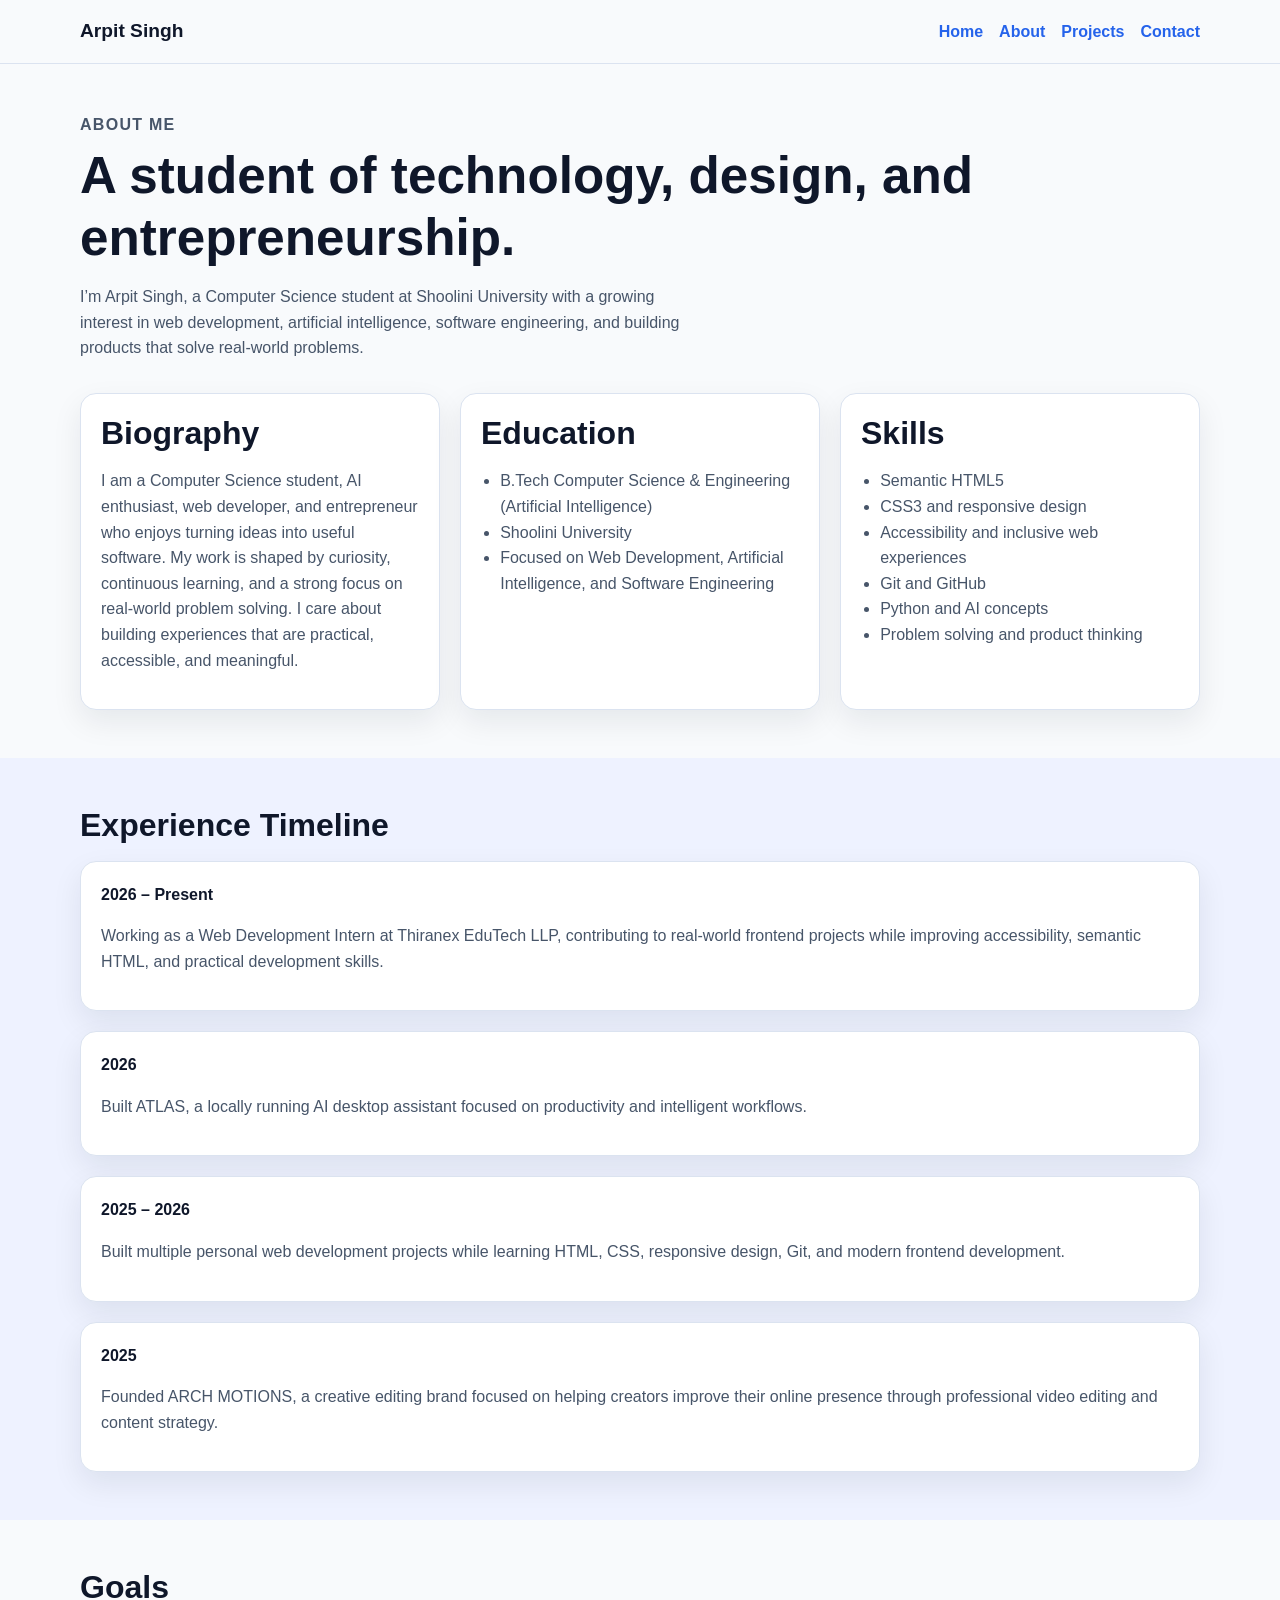
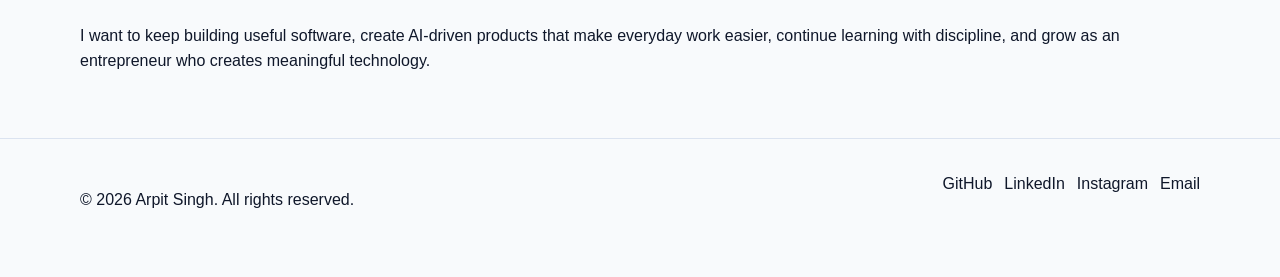
==== about.html @ fd63c963 "Move project to repository root" ====
<!DOCTYPE html>
<html lang="en">
  <head>
    <meta charset="UTF-8" />
    <meta name="viewport" content="width=device-width, initial-scale=1.0" />
    <meta name="description" content="About Arpit Singh, a Computer Science student focused on AI, web development, software engineering, and entrepreneurship." />
    <meta name="keywords" content="Arpit Singh, about, biography, AI, web development, Shoolini University" />
    <meta name="author" content="Arpit Singh" />
    <meta property="og:title" content="About Arpit Singh" />
    <meta property="og:description" content="Learn more about Arpit Singh’s journey, education, skills, and goals." />
    <meta property="og:type" content="website" />
    <!-- TODO: Replace with your final GitHub Pages URL. -->
    <meta property="og:url" content="#" />
    <meta name="twitter:card" content="summary" />
    <meta name="twitter:title" content="About Arpit Singh" />
    <meta name="twitter:description" content="Biography and experience of Arpit Singh." />
    <meta property="og:image" content="images/portfolio-preview.svg" />
    <meta name="twitter:image" content="images/portfolio-preview.svg" />
    <meta name="robots" content="index,follow" />
    <meta name="theme-color" content="#2563eb" />
    <!-- TODO: Replace with your final GitHub Pages URL. -->
    <link rel="canonical" href="#" />
    <link rel="icon" href="data:image/svg+xml,%3Csvg xmlns='http://www.w3.org/2000/svg' viewBox='0 0 64 64'%3E%3Crect width='64' height='64' rx='12' fill='%230f172a'/%3E%3Cpath d='M20 18h24v8H20zM20 30h14v8H20zM20 42h20v8H20z' fill='%23ffffff'/%3E%3C/svg%3E" />
    <title>About | Arpit Singh</title>
    <link rel="stylesheet" href="css/style.css" />
  </head>
  <body>
    <a class="skip-link" href="#main-content">Skip to content</a>

    <header class="site-header">
      <div class="container">
        <a class="brand" href="index.html" aria-label="Arpit Singh home">Arpit Singh</a>
        <nav aria-label="Primary Navigation">
          <ul class="nav-list">
            <li><a href="index.html">Home</a></li>
            <li><a href="about.html" aria-current="page">About</a></li>
            <li><a href="projects.html">Projects</a></li>
            <li><a href="contact.html">Contact</a></li>
          </ul>
        </nav>
      </div>
    </header>

    <main id="main-content" tabindex="-1">
      <section class="section" aria-labelledby="about-title" aria-describedby="about-intro">
        <div class="container">
          <div class="page-intro">
            <p class="eyebrow">About Me</p>
            <h1 id="about-title">A student of technology, design, and entrepreneurship.</h1>
            <p id="about-intro">
              I’m Arpit Singh, a Computer Science student at Shoolini University with a growing interest in web development,
              artificial intelligence, software engineering, and building products that solve real-world problems.
            </p>
          </div>

          <div class="about-grid">
            <article class="about-card" aria-labelledby="bio-title">
              <h2 id="bio-title">Biography</h2>
              <p>
                I am a Computer Science student, AI enthusiast, web developer, and entrepreneur who enjoys turning ideas into useful software.
                My work is shaped by curiosity, continuous learning, and a strong focus on real-world problem solving.
                I care about building experiences that are practical, accessible, and meaningful.
              </p>
            </article>

            <article class="about-card" aria-labelledby="education-title">
              <h2 id="education-title">Education</h2>
              <ul class="info-list">
                <li>B.Tech Computer Science &amp; Engineering (Artificial Intelligence)</li>
                <li>Shoolini University</li>
                <li>Focused on Web Development, Artificial Intelligence, and Software Engineering</li>
              </ul>
            </article>

            <article class="about-card" aria-labelledby="skills-title">
              <h2 id="skills-title">Skills</h2>
              <ul class="info-list">
                <li>Semantic HTML5</li>
                <li>CSS3 and responsive design</li>
                <li>Accessibility and inclusive web experiences</li>
                <li>Git and GitHub</li>
                <li>Python and AI concepts</li>
                <li>Problem solving and product thinking</li>
              </ul>
            </article>
          </div>
        </div>
      </section>

      <section class="section alt-section" aria-labelledby="timeline-title">
        <div class="container">
          <h2 id="timeline-title">Experience Timeline</h2>
          <div class="timeline-list">
            <article class="timeline-item">
              <strong><time datetime="2026">2026</time> – Present</strong>
              <p>Working as a Web Development Intern at Thiranex EduTech LLP, contributing to real-world frontend projects while improving accessibility, semantic HTML, and practical development skills.</p>
            </article>
            <article class="timeline-item">
              <strong><time datetime="2026">2026</time></strong>
              <p>Built ATLAS, a locally running AI desktop assistant focused on productivity and intelligent workflows.</p>
            </article>
            <article class="timeline-item">
              <strong><time datetime="2025">2025</time> – <time datetime="2026">2026</time></strong>
              <p>Built multiple personal web development projects while learning HTML, CSS, responsive design, Git, and modern frontend development.</p>
            </article>
            <article class="timeline-item">
              <strong><time datetime="2025">2025</time></strong>
              <p>Founded ARCH MOTIONS, a creative editing brand focused on helping creators improve their online presence through professional video editing and content strategy.</p>
            </article>
          </div>
        </div>
      </section>

      <section class="section" aria-labelledby="goals-title">
        <div class="container">
          <h2 id="goals-title">Goals</h2>
          <p>
            I want to keep building useful software, create AI-driven products that make everyday work easier, continue learning with discipline, and grow as an entrepreneur who creates meaningful technology.
          </p>
        </div>
      </section>
    </main>

    <footer class="site-footer">
      <div class="container footer-content">
        <p>© <time datetime="2026">2026</time> Arpit Singh. All rights reserved.</p>
        <nav aria-label="Social links">
          <ul class="footer-links">
            <li><!-- TODO: Insert your GitHub profile link. --><span>GitHub</span></li>
            <li><!-- TODO: Insert your LinkedIn profile link. --><span>LinkedIn</span></li>
            <li><!-- TODO: Insert your Instagram profile link. --><span>Instagram</span></li>
            <li><!-- TODO: Insert your real email address. --><span>Email</span></li>
          </ul>
        </nav>
      </div>
    </footer>
  </body>
</html>
---- css/style.css ----
:root {
  --color-bg: #f8fafc;
  --color-surface: #ffffff;
  --color-text: #0f172a;
  --color-muted: #475569;
  --color-primary: #2563eb;
  --color-primary-dark: #1d4ed8;
  --color-border: #dbe3f0;
  --shadow: 0 12px 30px rgba(15, 23, 42, 0.08);
  --radius: 16px;
  --max-width: 1120px;
}

* {
  box-sizing: border-box;
}

html {
  scroll-behavior: smooth;
}

body {
  margin: 0;
  font-family: Arial, Helvetica, sans-serif;
  line-height: 1.6;
  color: var(--color-text);
  background: var(--color-bg);
}

a {
  color: var(--color-primary);
  text-decoration: none;
}

a:hover,
a:focus-visible {
  color: var(--color-primary-dark);
}

img {
  max-width: 100%;
  height: auto;
  display: block;
}

.skip-link {
  position: absolute;
  left: -9999px;
  top: 0;
  background: var(--color-text);
  color: #fff;
  padding: 0.75rem 1rem;
  z-index: 1000;
}

.skip-link:focus {
  left: 1rem;
  top: 1rem;
}

:focus-visible {
  outline: 3px solid var(--color-primary);
  outline-offset: 3px;
}

.container {
  width: min(100% - 2rem, var(--max-width));
  margin: 0 auto;
}

.site-header {
  position: sticky;
  top: 0;
  z-index: 100;
  background: rgba(248, 250, 252, 0.95);
  backdrop-filter: blur(8px);
  border-bottom: 1px solid var(--color-border);
}

.site-header .container {
  display: flex;
  align-items: center;
  justify-content: space-between;
  padding: 1rem 0;
}

.brand {
  font-size: 1.2rem;
  font-weight: 700;
  color: var(--color-text);
}

.nav-list {
  display: flex;
  flex-wrap: wrap;
  gap: 1rem;
  list-style: none;
  padding: 0;
  margin: 0;
}

.nav-list a {
  font-weight: 600;
}

.hero {
  padding: 4rem 0 3rem;
}

.hero-grid {
  display: grid;
  gap: 2rem;
  align-items: center;
}

.eyebrow {
  margin: 0 0 0.5rem;
  font-weight: 700;
  letter-spacing: 0.08em;
  text-transform: uppercase;
  color: var(--color-primary);
}

h1,
h2,
h3 {
  line-height: 1.2;
}

h1 {
  font-size: clamp(2rem, 4vw, 3.2rem);
  margin: 0 0 1rem;
}

h2 {
  font-size: clamp(1.5rem, 3vw, 2rem);
  margin: 0 0 1rem;
}

h3 {
  margin-bottom: 0.5rem;
}

.lead {
  font-size: 1.05rem;
  color: var(--color-muted);
  max-width: 65ch;
}

.hero-actions,
.section-cta,
.footer-links {
  display: flex;
  flex-wrap: wrap;
  gap: 0.75rem;
  align-items: center;
}

.button {
  display: inline-block;
  padding: 0.8rem 1.2rem;
  border-radius: 999px;
  font-weight: 700;
  transition: background-color 0.2s ease;
}

.button-primary {
  background: var(--color-primary);
  color: #fff;
}

.button-primary:hover,
.button-primary:focus-visible {
  background: var(--color-primary-dark);
  color: #fff;
}

.button-secondary {
  border: 1px solid var(--color-border);
  color: var(--color-text);
  background: var(--color-surface);
}

.hero-figure,
.card,
.cta-box,
.timeline-item,
.contact-card,
.project-card,
.about-card {
  background: var(--color-surface);
  border: 1px solid var(--color-border);
  border-radius: var(--radius);
  box-shadow: var(--shadow);
}

.hero-figure {
  padding: 1rem;
}

.hero-figure figcaption {
  margin-top: 0.75rem;
  color: var(--color-muted);
}

.section {
  padding: 3rem 0;
}

.alt-section {
  background: #eef2ff;
}

.card-grid,
.timeline-list,
.project-grid,
.about-grid,
.form-grid {
  display: grid;
  gap: 1.25rem;
}

.card,
.project-card,
.about-card,
.timeline-item,
.contact-card {
  padding: 1.25rem;
}

.card p,
.project-card p,
.about-card p,
.timeline-item p,
.contact-card p {
  color: var(--color-muted);
}

.cta-box {
  display: flex;
  flex-wrap: wrap;
  justify-content: space-between;
  align-items: center;
  gap: 1rem;
  padding: 1.5rem;
}

.site-footer {
  padding: 2rem 0 3rem;
  border-top: 1px solid var(--color-border);
}

.footer-content {
  display: flex;
  flex-wrap: wrap;
  justify-content: space-between;
  gap: 1rem;
}

.footer-links {
  list-style: none;
  padding: 0;
  margin: 0;
}

.page-intro {
  margin-bottom: 2rem;
}

.page-intro p {
  max-width: 70ch;
  color: var(--color-muted);
}

.info-list {
  padding-left: 1.2rem;
  color: var(--color-muted);
}

.timeline-list {
  margin-top: 1rem;
}

.timeline-item strong {
  display: block;
  margin-bottom: 0.35rem;
}

.project-grid {
  grid-template-columns: repeat(2, minmax(0, 1fr));
}

.project-card .project-actions {
  display: flex;
  flex-wrap: wrap;
  gap: 0.75rem;
  margin-top: 1rem;
}

.badge-list {
  display: flex;
  flex-wrap: wrap;
  gap: 0.5rem;
  padding: 0;
  margin: 0 0 0.75rem;
  list-style: none;
}

.badge-list li {
  background: #e0e7ff;
  color: #1e3a8a;
  border-radius: 999px;
  padding: 0.3rem 0.7rem;
  font-size: 0.9rem;
}

.contact-layout {
  display: grid;
  gap: 1.5rem;
  grid-template-columns: 1.1fr 0.9fr;
}

form {
  display: grid;
  gap: 1rem;
}

label,
legend {
  font-weight: 700;
}

input,
textarea,
select {
  width: 100%;
  padding: 0.8rem 0.9rem;
  border: 1px solid var(--color-border);
  border-radius: 10px;
  font: inherit;
  background: #fff;
}

input:focus-visible,
textarea:focus-visible,
select:focus-visible {
  border-color: var(--color-primary);
}

fieldset {
  border: 1px solid var(--color-border);
  border-radius: 12px;
  padding: 1rem;
  margin: 0;
}

legend {
  padding: 0 0.4rem;
}

button {
  border: none;
  cursor: pointer;
  font: inherit;
}

.form-actions {
  display: flex;
  flex-wrap: wrap;
  gap: 0.75rem;
}

address {
  font-style: normal;
  line-height: 1.8;
}

@media (max-width: 768px) {
  .site-header .container,
  .footer-content,
  .cta-box,
  .contact-layout {
    display: block;
  }

  .site-header .container {
    padding-bottom: 1rem;
  }

  .nav-list {
    margin-top: 0.75rem;
  }

  .project-grid {
    grid-template-columns: 1fr;
  }
}

@media (min-width: 768px) {
  .hero-grid {
    grid-template-columns: 1.1fr 0.9fr;
  }

  .card-grid,
  .about-grid {
    grid-template-columns: repeat(3, minmax(0, 1fr));
  }
}
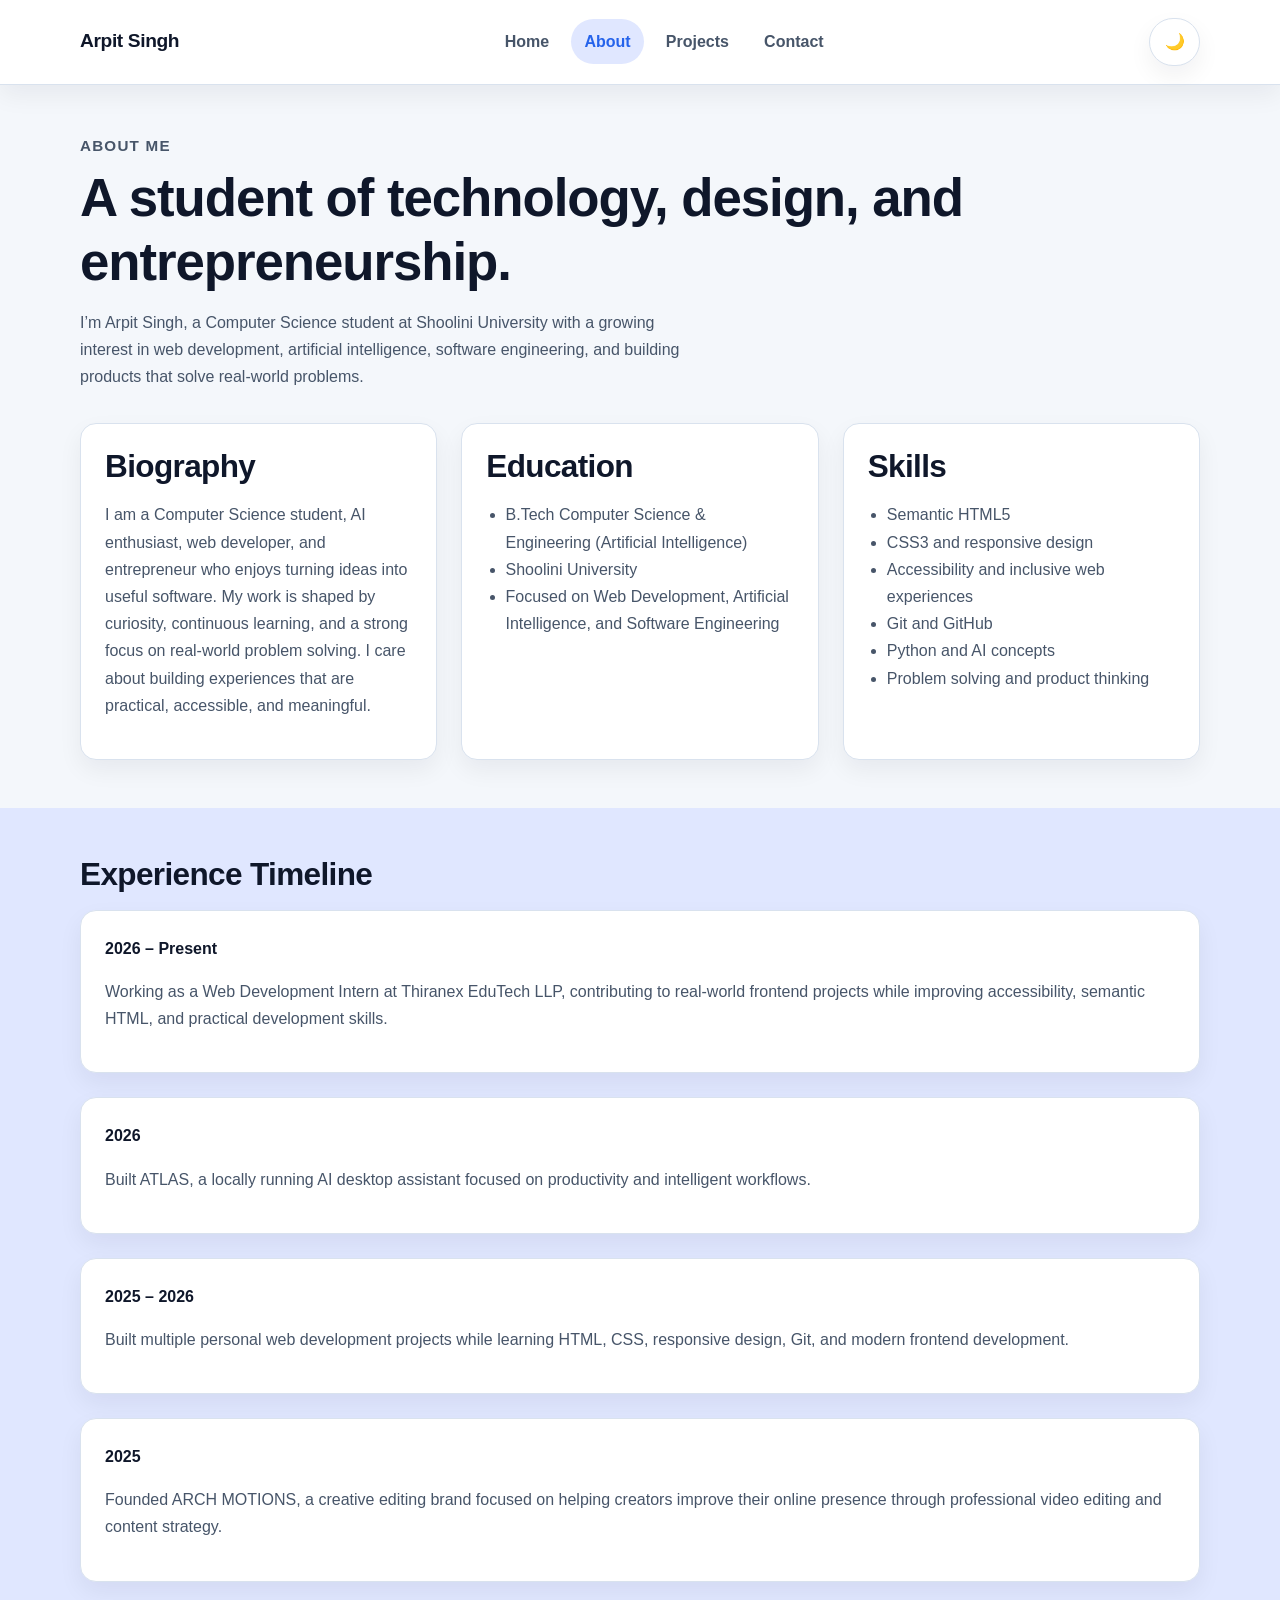
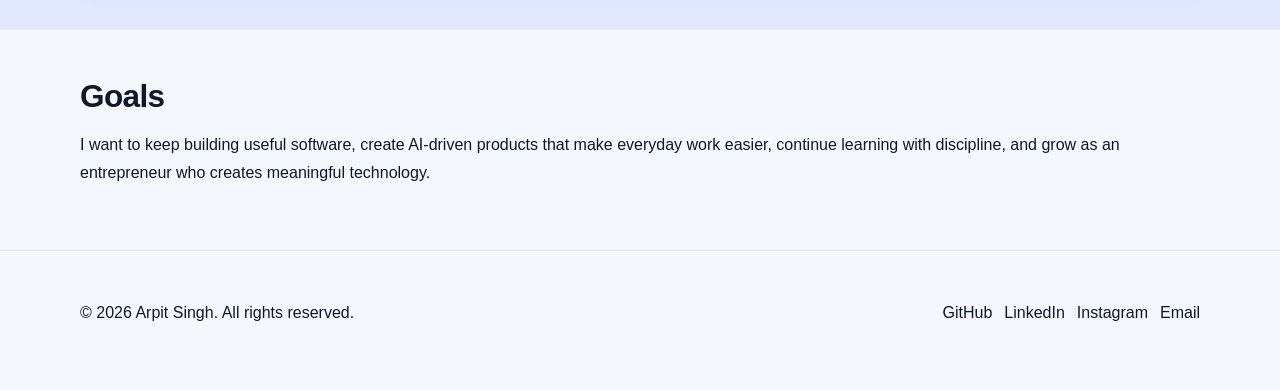
==== commit f309df24: "Task 2: Advanced CSS3 & responsive architecture" ====
--- a/about.html
+++ b/about.html
@@ -134,5 +134,6 @@
         </nav>
       </div>
     </footer>
+    <script src="script.js"></script>
   </body>
 </html>
--- a/css/style.css
+++ b/css/style.css
@@ -1,14 +1,59 @@
 :root {
-  --color-bg: #f8fafc;
+  --color-bg: #f4f7fb;
   --color-surface: #ffffff;
   --color-text: #0f172a;
   --color-muted: #475569;
   --color-primary: #2563eb;
   --color-primary-dark: #1d4ed8;
-  --color-border: #dbe3f0;
-  --shadow: 0 12px 30px rgba(15, 23, 42, 0.08);
-  --radius: 16px;
+  --color-accent: #e0e7ff;
+  --color-border: #d9e2ee;
+  --shadow-sm: 0 10px 24px rgba(15, 23, 42, 0.06);
+  --shadow-md: 0 16px 40px rgba(15, 23, 42, 0.1);
+  --radius-sm: 0.75rem;
+  --radius-md: 1rem;
+  --radius-pill: 999px;
+  --space-1: 0.5rem;
+  --space-2: 0.75rem;
+  --space-3: 1rem;
+  --space-4: 1.5rem;
+  --space-5: 2rem;
+  --space-6: 3rem;
+  --space-7: 4rem;
   --max-width: 1120px;
+  --font-sans: "Segoe UI", Roboto, Arial, sans-serif;
+  --font-size-sm: clamp(0.9rem, 0.85rem + 0.15vw, 0.95rem);
+  --font-size-base: clamp(1rem, 0.95rem + 0.2vw, 1.05rem);
+  --font-size-lg: clamp(1.05rem, 1rem + 0.25vw, 1.2rem);
+  --font-size-xl: clamp(1.75rem, 1.5rem + 1vw, 2.5rem);
+  --font-size-2xl: clamp(2.25rem, 1.7rem + 2.2vw, 3.3rem);
+}
+
+:root[data-theme="dark"] {
+  --color-bg: #0f172a;
+  --color-surface: #111c33;
+  --color-text: #f8fafc;
+  --color-muted: #cbd5e1;
+  --color-primary: #60a5fa;
+  --color-primary-dark: #93c5fd;
+  --color-accent: #172554;
+  --color-border: #243244;
+  --shadow-sm: 0 10px 24px rgba(2, 8, 23, 0.35);
+  --shadow-md: 0 18px 48px rgba(2, 8, 23, 0.45);
+}
+
+@media (prefers-color-scheme: dark) {
+  :root:not([data-theme="light"]) {
+    --color-bg: #0f172a;
+    --color-surface: #111c33;
+    --color-text: #f8fafc;
+    --color-muted: #cbd5e1;
+    --color-primary: #60a5fa;
+    --color-primary-dark: #93c5fd;
+    --color-accent: #172554;
+    --color-border: #243244;
+    --shadow-sm: 0 10px 24px rgba(2, 8, 23, 0.35);
+    --shadow-md: 0 18px 48px rgba(2, 8, 23, 0.45);
+  }
 }
 
 * {
@@ -21,15 +66,18 @@
 
 body {
   margin: 0;
-  font-family: Arial, Helvetica, sans-serif;
-  line-height: 1.6;
+  font-family: var(--font-sans);
+  line-height: 1.7;
   color: var(--color-text);
   background: var(--color-bg);
+  min-height: 100vh;
+  transition: background-color 0.3s ease, color 0.3s ease, border-color 0.3s ease, box-shadow 0.3s ease;
 }
 
 a {
   color: var(--color-primary);
   text-decoration: none;
+  transition: color 0.2s ease, background-color 0.2s ease, border-color 0.2s ease, transform 0.2s ease;
 }
 
 a:hover,
@@ -51,6 +99,7 @@
   color: #fff;
   padding: 0.75rem 1rem;
   z-index: 1000;
+  border-radius: var(--radius-sm);
 }
 
 .skip-link:focus {
@@ -72,45 +121,98 @@
   position: sticky;
   top: 0;
   z-index: 100;
-  background: rgba(248, 250, 252, 0.95);
-  backdrop-filter: blur(8px);
+  background: var(--color-surface);
+  backdrop-filter: blur(10px);
   border-bottom: 1px solid var(--color-border);
+  box-shadow: var(--shadow-sm);
 }
 
 .site-header .container {
   display: flex;
   align-items: center;
   justify-content: space-between;
+  gap: 1rem;
   padding: 1rem 0;
+  flex-wrap: wrap;
 }
 
 .brand {
   font-size: 1.2rem;
   font-weight: 700;
   color: var(--color-text);
+  letter-spacing: -0.02em;
 }
 
 .nav-list {
   display: flex;
   flex-wrap: wrap;
-  gap: 1rem;
+  gap: 0.5rem;
   list-style: none;
   padding: 0;
   margin: 0;
 }
 
 .nav-list a {
+  display: inline-flex;
+  align-items: center;
+  justify-content: center;
+  padding: 0.55rem 0.85rem;
+  border-radius: var(--radius-pill);
   font-weight: 600;
+  color: var(--color-muted);
+}
+
+.nav-list a:hover,
+.nav-list a:focus-visible,
+.nav-list a[aria-current="page"] {
+  background: var(--color-accent);
+  color: var(--color-primary);
+}
+
+.theme-toggle {
+  display: inline-flex;
+  align-items: center;
+  justify-content: center;
+  gap: 0.4rem;
+  padding: 0.6rem 0.9rem;
+  border: 1px solid var(--color-border);
+  border-radius: var(--radius-pill);
+  background: var(--color-surface);
+  color: var(--color-text);
+  font-weight: 600;
+  box-shadow: var(--shadow-sm);
+  cursor: pointer;
+  transition: transform 0.2s ease, box-shadow 0.2s ease, border-color 0.2s ease;
+}
+
+.theme-toggle:hover,
+.theme-toggle:focus-visible {
+  transform: translateY(-1px);
+  border-color: var(--color-primary);
+  box-shadow: var(--shadow-md);
+}
+
+.sr-only {
+  position: absolute;
+  width: 1px;
+  height: 1px;
+  padding: 0;
+  margin: -1px;
+  overflow: hidden;
+  clip: rect(0, 0, 0, 0);
+  white-space: nowrap;
+  border: 0;
 }
 
 .hero {
-  padding: 4rem 0 3rem;
+  padding: var(--space-7) 0 var(--space-6);
 }
 
 .hero-grid {
   display: grid;
-  gap: 2rem;
-  align-items: center;
+  gap: var(--space-5);
+  align-items: center;
+  grid-template-columns: 1fr;
 }
 
 .eyebrow {
@@ -119,37 +221,41 @@
   letter-spacing: 0.08em;
   text-transform: uppercase;
   color: var(--color-primary);
+  font-size: var(--font-size-sm);
 }
 
 h1,
 h2,
 h3 {
   line-height: 1.2;
+  letter-spacing: -0.02em;
 }
 
 h1 {
-  font-size: clamp(2rem, 4vw, 3.2rem);
+  font-size: var(--font-size-2xl);
   margin: 0 0 1rem;
 }
 
 h2 {
-  font-size: clamp(1.5rem, 3vw, 2rem);
+  font-size: clamp(1.45rem, 1.25rem + 0.9vw, 2rem);
   margin: 0 0 1rem;
 }
 
 h3 {
   margin-bottom: 0.5rem;
+  font-size: 1.1rem;
 }
 
 .lead {
-  font-size: 1.05rem;
+  font-size: var(--font-size-lg);
   color: var(--color-muted);
   max-width: 65ch;
 }
 
 .hero-actions,
 .section-cta,
-.footer-links {
+.footer-links,
+.form-actions {
   display: flex;
   flex-wrap: wrap;
   gap: 0.75rem;
@@ -157,21 +263,30 @@
 }
 
 .button {
-  display: inline-block;
-  padding: 0.8rem 1.2rem;
-  border-radius: 999px;
+  display: inline-flex;
+  align-items: center;
+  justify-content: center;
+  padding: 0.85rem 1.25rem;
+  border-radius: var(--radius-pill);
   font-weight: 700;
-  transition: background-color 0.2s ease;
+  transition: transform 0.2s ease, box-shadow 0.2s ease, background-color 0.2s ease, color 0.2s ease;
+  box-shadow: var(--shadow-sm);
+}
+
+.button:hover,
+.button:focus-visible {
+  transform: translateY(-1px);
+  box-shadow: var(--shadow-md);
 }
 
 .button-primary {
-  background: var(--color-primary);
+  background: linear-gradient(135deg, var(--color-primary), var(--color-primary-dark));
   color: #fff;
 }
 
 .button-primary:hover,
 .button-primary:focus-visible {
-  background: var(--color-primary-dark);
+  background: linear-gradient(135deg, var(--color-primary-dark), var(--color-primary));
   color: #fff;
 }
 
@@ -190,25 +305,39 @@
 .about-card {
   background: var(--color-surface);
   border: 1px solid var(--color-border);
-  border-radius: var(--radius);
-  box-shadow: var(--shadow);
+  border-radius: var(--radius-md);
+  box-shadow: var(--shadow-sm);
+  transition: transform 0.2s ease, box-shadow 0.2s ease, border-color 0.2s ease, background-color 0.2s ease;
+}
+
+.hero-figure:hover,
+.card:hover,
+.cta-box:hover,
+.timeline-item:hover,
+.contact-card:hover,
+.project-card:hover,
+.about-card:hover {
+  transform: translateY(-3px);
+  box-shadow: var(--shadow-md);
+  border-color: var(--color-primary);
 }
 
 .hero-figure {
-  padding: 1rem;
+  padding: var(--space-4);
 }
 
 .hero-figure figcaption {
   margin-top: 0.75rem;
   color: var(--color-muted);
+  font-size: var(--font-size-sm);
 }
 
 .section {
-  padding: 3rem 0;
+  padding: var(--space-6) 0;
 }
 
 .alt-section {
-  background: #eef2ff;
+  background: var(--color-accent);
 }
 
 .card-grid,
@@ -217,7 +346,7 @@
 .about-grid,
 .form-grid {
   display: grid;
-  gap: 1.25rem;
+  gap: var(--space-4);
 }
 
 .card,
@@ -225,7 +354,7 @@
 .about-card,
 .timeline-item,
 .contact-card {
-  padding: 1.25rem;
+  padding: var(--space-4);
 }
 
 .card p,
@@ -241,12 +370,12 @@
   flex-wrap: wrap;
   justify-content: space-between;
   align-items: center;
-  gap: 1rem;
-  padding: 1.5rem;
+  gap: var(--space-4);
+  padding: var(--space-5);
 }
 
 .site-footer {
-  padding: 2rem 0 3rem;
+  padding: var(--space-5) 0 var(--space-6);
   border-top: 1px solid var(--color-border);
 }
 
@@ -254,7 +383,8 @@
   display: flex;
   flex-wrap: wrap;
   justify-content: space-between;
-  gap: 1rem;
+  gap: var(--space-3);
+  align-items: center;
 }
 
 .footer-links {
@@ -264,7 +394,7 @@
 }
 
 .page-intro {
-  margin-bottom: 2rem;
+  margin-bottom: var(--space-5);
 }
 
 .page-intro p {
@@ -278,23 +408,24 @@
 }
 
 .timeline-list {
-  margin-top: 1rem;
+  margin-top: var(--space-3);
 }
 
 .timeline-item strong {
   display: block;
   margin-bottom: 0.35rem;
+  color: var(--color-text);
 }
 
 .project-grid {
-  grid-template-columns: repeat(2, minmax(0, 1fr));
+  grid-template-columns: 1fr;
 }
 
 .project-card .project-actions {
   display: flex;
   flex-wrap: wrap;
   gap: 0.75rem;
-  margin-top: 1rem;
+  margin-top: var(--space-3);
 }
 
 .badge-list {
@@ -302,27 +433,27 @@
   flex-wrap: wrap;
   gap: 0.5rem;
   padding: 0;
-  margin: 0 0 0.75rem;
+  margin: 0 0 0.9rem;
   list-style: none;
 }
 
 .badge-list li {
-  background: #e0e7ff;
-  color: #1e3a8a;
-  border-radius: 999px;
+  background: var(--color-accent);
+  color: var(--color-primary);
+  border-radius: var(--radius-pill);
   padding: 0.3rem 0.7rem;
   font-size: 0.9rem;
 }
 
 .contact-layout {
   display: grid;
-  gap: 1.5rem;
-  grid-template-columns: 1.1fr 0.9fr;
+  gap: var(--space-4);
+  grid-template-columns: 1fr;
 }
 
 form {
   display: grid;
-  gap: 1rem;
+  gap: var(--space-3);
 }
 
 label,
@@ -338,13 +469,16 @@
   border: 1px solid var(--color-border);
   border-radius: 10px;
   font: inherit;
-  background: #fff;
+  background: var(--color-surface);
+  color: var(--color-text);
+  transition: border-color 0.2s ease, box-shadow 0.2s ease;
 }
 
 input:focus-visible,
 textarea:focus-visible,
 select:focus-visible {
   border-color: var(--color-primary);
+  box-shadow: 0 0 0 3px rgba(37, 99, 235, 0.18);
 }
 
 fieldset {
@@ -364,45 +498,68 @@
   font: inherit;
 }
 
-.form-actions {
-  display: flex;
-  flex-wrap: wrap;
-  gap: 0.75rem;
-}
-
 address {
   font-style: normal;
   line-height: 1.8;
 }
 
-@media (max-width: 768px) {
-  .site-header .container,
-  .footer-content,
-  .cta-box,
-  .contact-layout {
-    display: block;
-  }
-
+@media (min-width: 480px) {
   .site-header .container {
-    padding-bottom: 1rem;
-  }
-
-  .nav-list {
-    margin-top: 0.75rem;
-  }
-
-  .project-grid {
-    grid-template-columns: 1fr;
+    padding: 1.1rem 0;
+  }
+
+  .hero-actions {
+    gap: 1rem;
   }
 }
 
 @media (min-width: 768px) {
   .hero-grid {
     grid-template-columns: 1.1fr 0.9fr;
+    gap: var(--space-6);
   }
 
   .card-grid,
   .about-grid {
     grid-template-columns: repeat(3, minmax(0, 1fr));
   }
-}
+
+  .project-grid {
+    grid-template-columns: repeat(2, minmax(0, 1fr));
+  }
+
+  .contact-layout {
+    grid-template-columns: 1.1fr 0.9fr;
+  }
+}
+
+@media (min-width: 1024px) {
+  .container {
+    width: min(100% - 3rem, var(--max-width));
+  }
+
+  .hero {
+    padding-top: 5rem;
+  }
+
+  .project-grid {
+    grid-template-columns: repeat(3, minmax(0, 1fr));
+  }
+}
+
+@media (min-width: 1440px) {
+  .container {
+    width: min(100% - 4rem, 1280px);
+  }
+}
+
+@media (prefers-reduced-motion: reduce) {
+  *,
+  *::before,
+  *::after {
+    animation-duration: 0.01ms !important;
+    animation-iteration-count: 1 !important;
+    transition-duration: 0.01ms !important;
+    scroll-behavior: auto !important;
+  }
+}
